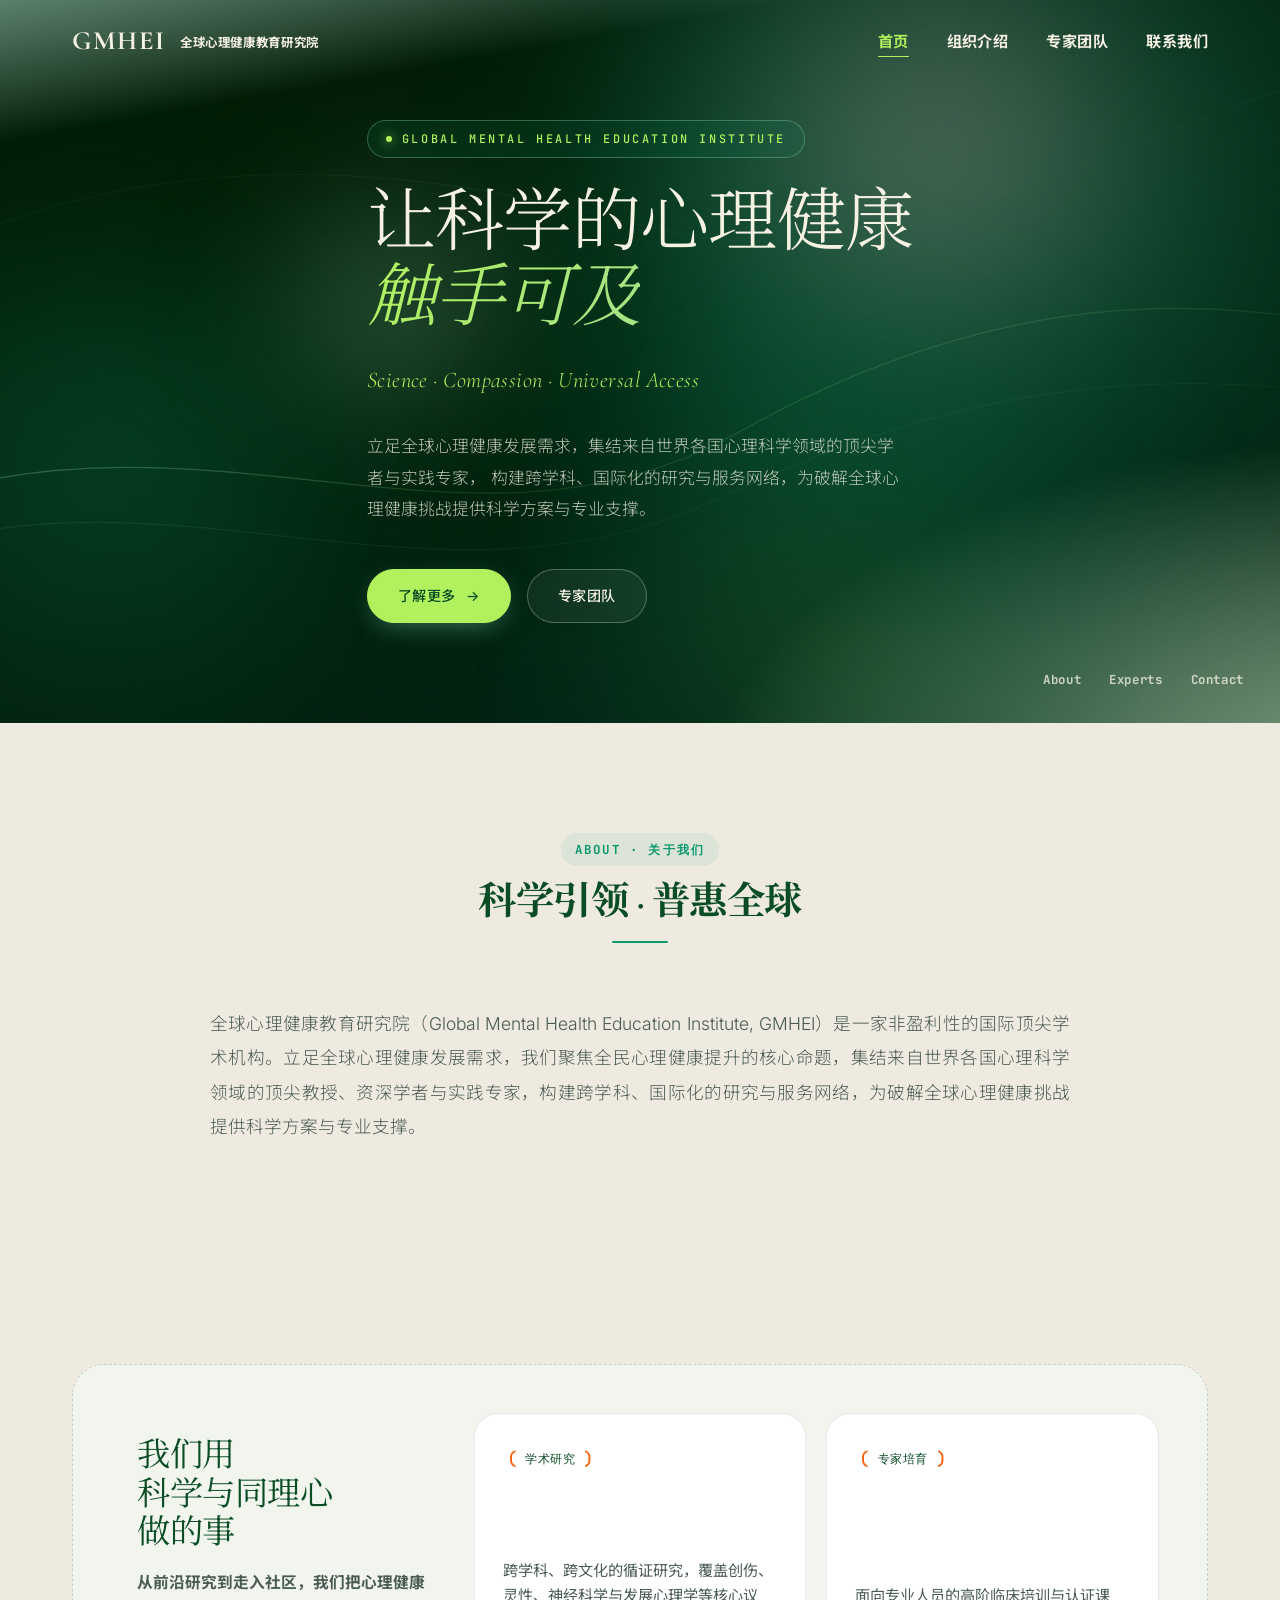
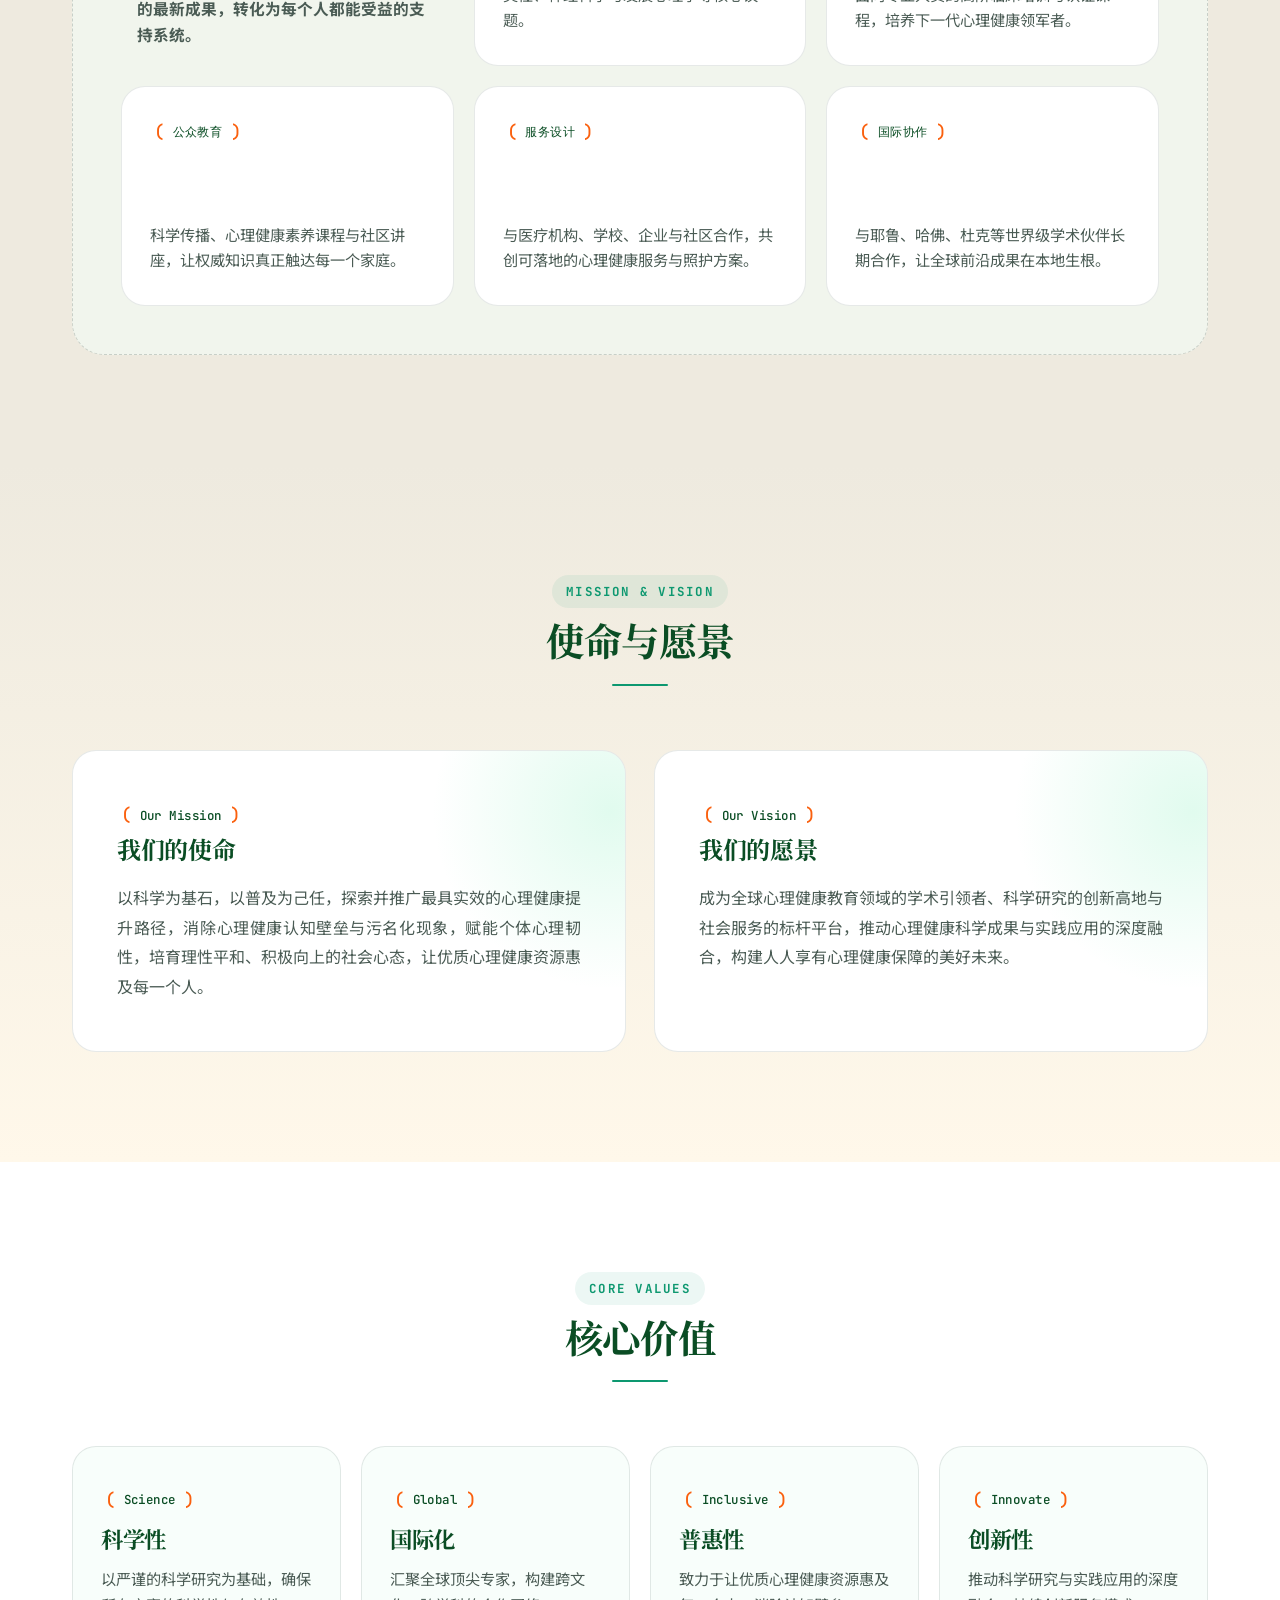
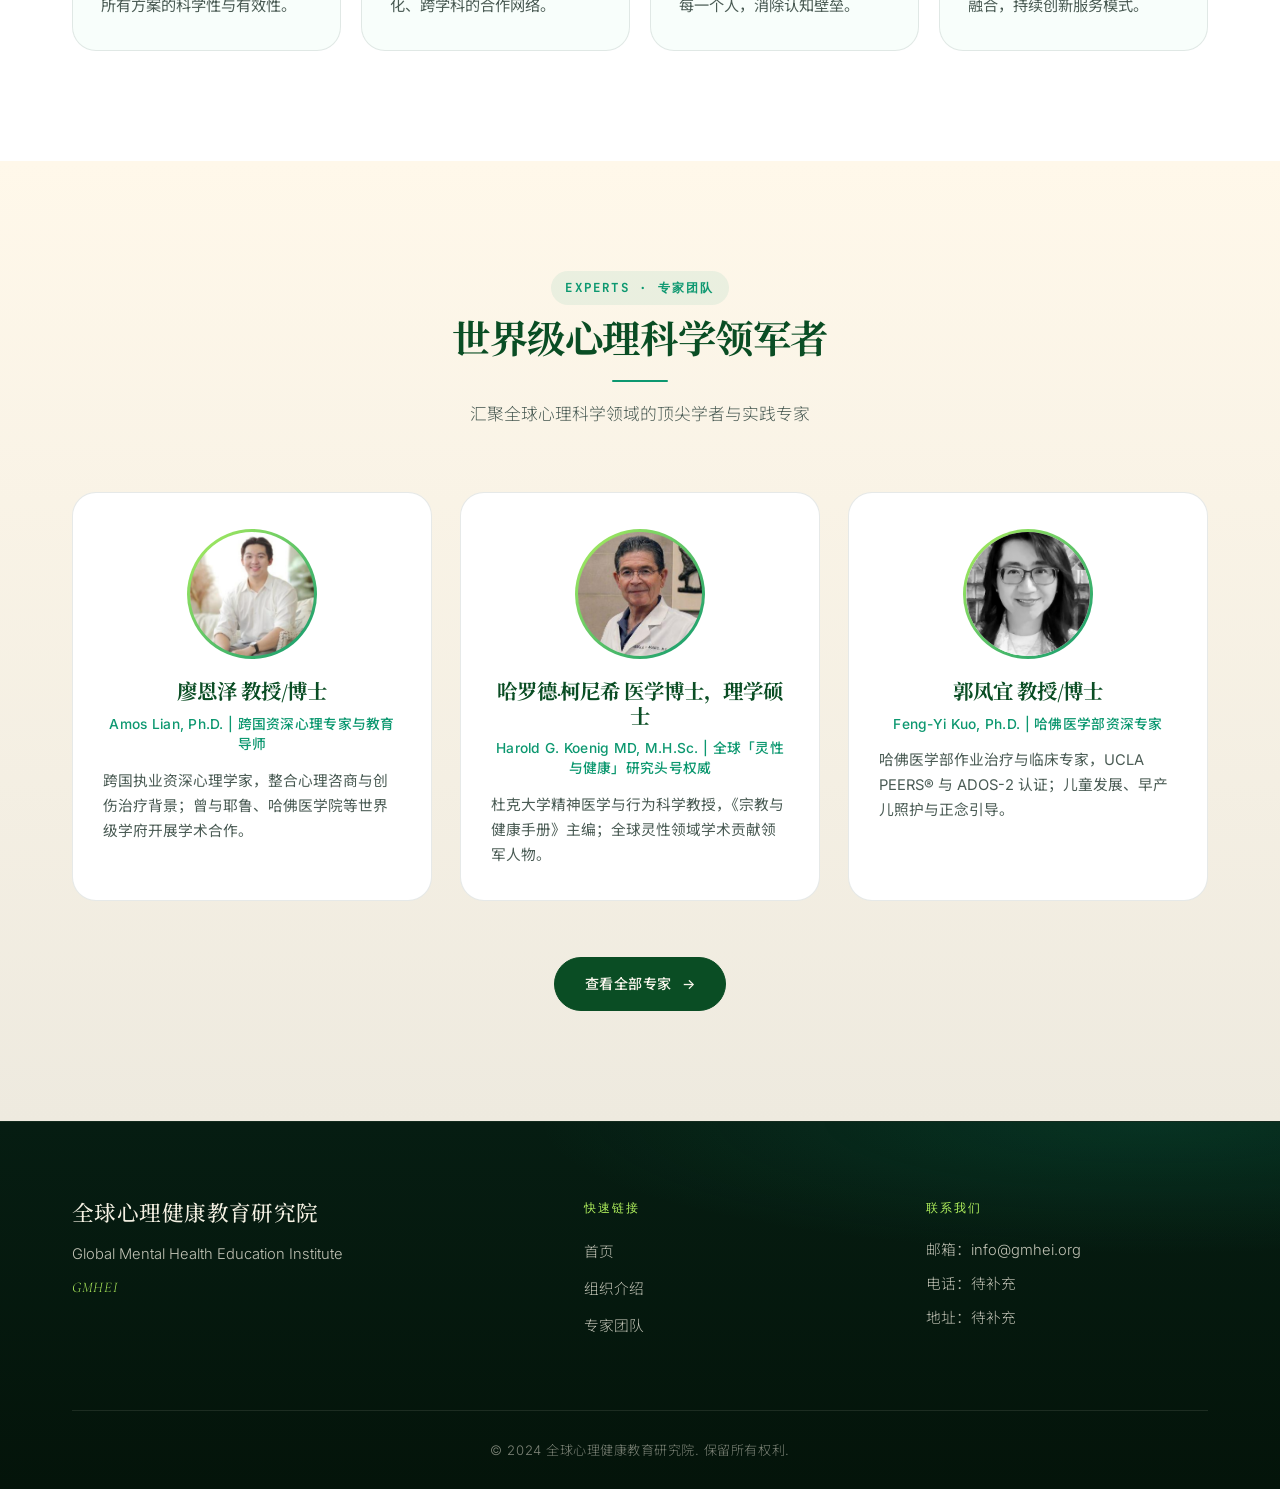
==== index.html @ 2d7efbee "Add files via upload" ====
<!DOCTYPE html>
<html lang="zh-CN">
<head>
    <meta charset="UTF-8">
    <meta name="viewport" content="width=device-width, initial-scale=1.0">
    <title>全球心理健康教育研究院 | GMHEI</title>
    <link rel="stylesheet" href="styles.css">
</head>
<body>
    <!-- ============= HERO ============= -->
    <section class="hero">
        <!-- soft mesh gradient layers -->
        <div class="hero-mesh" aria-hidden="true">
            <span class="blob-3"></span>
            <span class="blob-4"></span>
        </div>

        <!-- organic flowing accent line -->
        <div class="hero-lines" aria-hidden="true">
            <svg viewBox="0 0 1600 900" preserveAspectRatio="xMidYMid slice" xmlns="http://www.w3.org/2000/svg">
                <defs>
                    <linearGradient id="lineGrad" x1="0%" y1="0%" x2="100%" y2="50%">
                        <stop offset="0%"  stop-color="#9bf2c8" stop-opacity="0"/>
                        <stop offset="40%" stop-color="#9bf2c8" stop-opacity="0.55"/>
                        <stop offset="80%" stop-color="#6dd14a" stop-opacity="0.30"/>
                        <stop offset="100%" stop-color="#0d9870" stop-opacity="0"/>
                    </linearGradient>
                    <linearGradient id="lineGrad2" x1="0%" y1="0%" x2="100%" y2="100%">
                        <stop offset="0%"  stop-color="#0d9870" stop-opacity="0"/>
                        <stop offset="50%" stop-color="#9bf2c8" stop-opacity="0.35"/>
                        <stop offset="100%" stop-color="#9bf2c8" stop-opacity="0"/>
                    </linearGradient>
                </defs>
                <!-- big sweeping curve -->
                <path d="M -100 620 C 280 500, 600 720, 920 540 S 1500 360, 1750 420"
                      fill="none" stroke="url(#lineGrad)" stroke-width="1.5" />
                <path d="M -100 680 C 240 580, 560 780, 900 620 S 1480 460, 1750 500"
                      fill="none" stroke="url(#lineGrad)" stroke-width="0.9" opacity="0.6"/>
                <path d="M 1700 80 C 1300 200, 1100 360, 800 280 S 200 180, -100 320"
                      fill="none" stroke="url(#lineGrad2)" stroke-width="1" opacity="0.5"/>
            </svg>
        </div>

        <!-- transparent navbar over hero -->
        <nav class="navbar is-on-hero">
            <div class="container">
                <div class="nav-brand">
                    <h1>GMHEI</h1>
                    <span class="brand-subtitle">全球心理健康教育研究院</span>
                </div>
                <ul class="nav-menu">
                    <li><a href="index.html" class="active">首页</a></li>
                    <li><a href="about.html">组织介绍</a></li>
                    <li><a href="experts.html">专家团队</a></li>
                    <li><a href="#contact">联系我们</a></li>
                </ul>
                <div class="nav-toggle">
                    <span></span><span></span><span></span>
                </div>
            </div>
        </nav>

        <div class="container hero-content">
            <span class="hero-eyebrow">Global Mental Health Education Institute</span>
            <h1 class="hero-title">让科学的心理健康<br><em>触手可及</em></h1>
            <p class="hero-subtitle">Science · Compassion · Universal Access</p>
            <p class="hero-description">
                立足全球心理健康发展需求，集结来自世界各国心理科学领域的顶尖学者与实践专家，
                构建跨学科、国际化的研究与服务网络，为破解全球心理健康挑战提供科学方案与专业支撑。
            </p>
            <div class="hero-actions">
                <a href="about.html" class="btn btn-primary btn-arrow">了解更多</a>
                <a href="experts.html" class="btn btn-ghost">专家团队</a>
            </div>
        </div>

        <div class="hero-footer">
            <a href="about.html">About</a>
            <a href="experts.html">Experts</a>
            <a href="#contact">Contact</a>
        </div>
    </section>

    <!-- ============= 关于我们 ============= -->
    <section class="intro-section">
        <div class="container">
            <div class="section-header">
                <span class="section-tag">About · 关于我们</span>
                <h2>科学引领 · 普惠全球</h2>
                <div class="section-divider"></div>
            </div>
            <div class="intro-content">
                <p class="intro-text">
                    全球心理健康教育研究院（Global Mental Health Education Institute, GMHEI）是一家非盈利性的国际顶尖学术机构。立足全球心理健康发展需求，我们聚焦全民心理健康提升的核心命题，集结来自世界各国心理科学领域的顶尖教授、资深学者与实践专家，构建跨学科、国际化的研究与服务网络，为破解全球心理健康挑战提供科学方案与专业支撑。
                </p>
            </div>
        </div>
    </section>

    <!-- ============= 我们做什么 (参考图风格) ============= -->
    <section class="feature-section">
        <div class="container">
            <div class="feature-frame">
                <div class="feature-grid">
                    <div class="feature-heading">
                        <h2>我们用<br>科学与同理心<br>做的事</h2>
                        <p class="lead">从前沿研究到走入社区，我们把心理健康的最新成果，转化为每个人都能受益的支持系统。</p>
                    </div>

                    <div class="feature-card">
                        <span class="bracket-label">学术研究</span>
                        <p>跨学科、跨文化的循证研究，覆盖创伤、灵性、神经科学与发展心理学等核心议题。</p>
                    </div>

                    <div class="feature-card">
                        <span class="bracket-label">专家培育</span>
                        <p>面向专业人员的高阶临床培训与认证课程，培养下一代心理健康领军者。</p>
                    </div>

                    <div class="feature-card">
                        <span class="bracket-label">公众教育</span>
                        <p>科学传播、心理健康素养课程与社区讲座，让权威知识真正触达每一个家庭。</p>
                    </div>

                    <div class="feature-card">
                        <span class="bracket-label">服务设计</span>
                        <p>与医疗机构、学校、企业与社区合作，共创可落地的心理健康服务与照护方案。</p>
                    </div>

                    <div class="feature-card">
                        <span class="bracket-label">国际协作</span>
                        <p>与耶鲁、哈佛、杜克等世界级学术伙伴长期合作，让全球前沿成果在本地生根。</p>
                    </div>
                </div>
            </div>
        </div>
    </section>

    <!-- ============= 使命与愿景 ============= -->
    <section class="mission-vision">
        <div class="container">
            <div class="section-header">
                <span class="section-tag">Mission &amp; Vision</span>
                <h2>使命与愿景</h2>
                <div class="section-divider"></div>
            </div>
            <div class="mv-grid">
                <div class="mv-card">
                    <span class="bracket-label">Our Mission</span>
                    <h3>我们的使命</h3>
                    <p>以科学为基石，以普及为己任，探索并推广最具实效的心理健康提升路径，消除心理健康认知壁垒与污名化现象，赋能个体心理韧性，培育理性平和、积极向上的社会心态，让优质心理健康资源惠及每一个人。</p>
                </div>
                <div class="mv-card">
                    <span class="bracket-label">Our Vision</span>
                    <h3>我们的愿景</h3>
                    <p>成为全球心理健康教育领域的学术引领者、科学研究的创新高地与社会服务的标杆平台，推动心理健康科学成果与实践应用的深度融合，构建人人享有心理健康保障的美好未来。</p>
                </div>
            </div>
        </div>
    </section>

    <!-- ============= 核心价值 ============= -->
    <section class="values-section">
        <div class="container">
            <div class="section-header">
                <span class="section-tag">Core Values</span>
                <h2>核心价值</h2>
                <div class="section-divider"></div>
            </div>
            <div class="values-grid">
                <div class="value-card">
                    <span class="bracket-label">Science</span>
                    <h4>科学性</h4>
                    <p>以严谨的科学研究为基础，确保所有方案的科学性与有效性。</p>
                </div>
                <div class="value-card">
                    <span class="bracket-label">Global</span>
                    <h4>国际化</h4>
                    <p>汇聚全球顶尖专家，构建跨文化、跨学科的合作网络。</p>
                </div>
                <div class="value-card">
                    <span class="bracket-label">Inclusive</span>
                    <h4>普惠性</h4>
                    <p>致力于让优质心理健康资源惠及每一个人，消除认知壁垒。</p>
                </div>
                <div class="value-card">
                    <span class="bracket-label">Innovate</span>
                    <h4>创新性</h4>
                    <p>推动科学研究与实践应用的深度融合，持续创新服务模式。</p>
                </div>
            </div>
        </div>
    </section>

    <!-- ============= 专家团队预览 ============= -->
    <section class="experts-preview">
        <div class="container">
            <div class="section-header">
                <span class="section-tag">Experts · 专家团队</span>
                <h2>世界级心理科学领军者</h2>
                <div class="section-divider"></div>
                <p class="section-subtitle">汇聚全球心理科学领域的顶尖学者与实践专家</p>
            </div>
            <div class="experts-grid">
                <div class="expert-card">
                    <div class="expert-avatar">
                        <img src="images/1.jpg" alt="廖恩泽博士" width="120" height="120" loading="lazy" decoding="async">
                    </div>
                    <h4>廖恩泽 教授/博士</h4>
                    <p class="expert-title">Amos Lian, Ph.D. | 跨国资深心理专家与教育导师</p>
                    <p class="expert-bio">跨国执业资深心理学家，整合心理咨商与创伤治疗背景；曾与耶鲁、哈佛医学院等世界级学府开展学术合作。</p>
                </div>
                <div class="expert-card">
                    <div class="expert-avatar">
                        <img src="images/2.jpg" alt="哈罗德·柯尼希医学博士" width="120" height="120" loading="lazy" decoding="async">
                    </div>
                    <h4>哈罗德·柯尼希 医学博士，理学硕士</h4>
                    <p class="expert-title">Harold G. Koenig MD, M.H.Sc. | 全球「灵性与健康」研究头号权威</p>
                    <p class="expert-bio">杜克大学精神医学与行为科学教授，《宗教与健康手册》主编；全球灵性领域学术贡献领军人物。</p>
                </div>
                <div class="expert-card">
                    <div class="expert-avatar">
                        <img src="images/4.jpg" alt="郭凤宜教授" width="120" height="120" loading="lazy" decoding="async">
                    </div>
                    <h4>郭凤宜 教授/博士</h4>
                    <p class="expert-title">Feng-Yi Kuo, Ph.D. | 哈佛医学部资深专家</p>
                    <p class="expert-bio">哈佛医学部作业治疗与临床专家，UCLA PEERS® 与 ADOS-2 认证；儿童发展、早产儿照护与正念引导。</p>
                </div>
            </div>
            <div class="text-center">
                <a href="experts.html" class="btn btn-secondary btn-arrow">查看全部专家</a>
            </div>
        </div>
    </section>

    <!-- ============= 页脚 ============= -->
    <footer class="footer" id="contact">
        <div class="container">
            <div class="footer-content">
                <div class="footer-section">
                    <h3>全球心理健康教育研究院</h3>
                    <p>Global Mental Health Education Institute</p>
                    <p class="footer-subtitle">GMHEI</p>
                </div>
                <div class="footer-section">
                    <h4>快速链接</h4>
                    <ul>
                        <li><a href="index.html">首页</a></li>
                        <li><a href="about.html">组织介绍</a></li>
                        <li><a href="experts.html">专家团队</a></li>
                    </ul>
                </div>
                <div class="footer-section">
                    <h4>联系我们</h4>
                    <p>邮箱：info@gmhei.org</p>
                    <p>电话：待补充</p>
                    <p>地址：待补充</p>
                </div>
            </div>
            <div class="footer-bottom">
                <p>&copy; 2024 全球心理健康教育研究院. 保留所有权利.</p>
            </div>
        </div>
    </footer>

    <script src="script.js"></script>
</body>
</html>
---- styles.css ----
/* ==========================================================================
   GMHEI · Global Mental Health Education Institute
   Organic emerald palette · soft mesh gradients · rounded cards
   ========================================================================== */

@import url('https://fonts.googleapis.com/css2?family=Cormorant+Garamond:wght@300;400;500;600;700&family=Inter:wght@200;300;400;500;600;700&family=JetBrains+Mono:wght@400;500&family=Noto+Serif+SC:wght@300;400;500;600;700&family=Noto+Sans+SC:wght@200;300;400;500;600;700&display=swap');

/* ---------- Design tokens ---------- */
:root {
    /* Greens — pulled from the saved palette
       deep forest → emerald → mint → bright lime */
    --green-deep:        #0a4d24;   /* dark forest */
    --green-forest:      #0d6638;
    --green-emerald:     #0d9870;   /* signature teal-emerald */
    --green-emerald-2:   #14b388;
    --green-mint:        #b1f15d;   /* soft mint */
    --green-mint-soft:   #c8f7dd;
    --green-lime:        #6aee3b;   /* bright lime */
    --green-lime-soft:   #a5e389;

    /* Warm neutrals */
    --cream:             #fcf9f5;
    --cream-light:       #faf6ed;
    --cream-warm:        #f0e8d8;
    --cream-pink:        #f5ede5;
    --white:             #ffffff;

    /* Text */
    --text:              #112620;
    --text-muted:        #4a5b54;
    --text-light:        #748079;
    --text-on-dark:      #f5f1e3;
    --text-on-dark-muted: rgba(245, 241, 227, 0.78);

    /* Accents (bracket label color from reference) */
    --bracket:           #fa600e;     /* warm coral, only for bracket marks */

    /* Borders */
    --border:            rgba(17, 38, 32, 0.10);
    --border-strong:     rgba(17, 38, 32, 0.16);
    --border-on-dark:    rgba(245, 241, 227, 0.18);

    /* Backgrounds */
    --bg-page:           #eeeadf;
    --bg-soft:           #fff8ea;
    --bg-card:           #ffffff;

    /* Type */
    --font-serif:        'Cormorant Garamond', 'Noto Serif SC', 'Songti SC', 'STSong', Georgia, serif;
    --font-sans:         'Inter', 'Noto Sans SC', -apple-system, BlinkMacSystemFont, 'Helvetica Neue', sans-serif;
    --font-mono:         'JetBrains Mono', ui-monospace, SFMono-Regular, Menlo, monospace;

    /* Layout */
    --container-width:   1200px;
    --radius-sm:         8px;
    --radius-md:         16px;
    --radius-lg:         24px;
    --radius-xl:         32px;
    --radius-pill:       999px;

    /* Motion */
    --ease:              cubic-bezier(0.4, 0, 0.2, 1);
    --ease-out:          cubic-bezier(0.22, 1, 0.36, 1);
}

/* ---------- Reset ---------- */
*, *::before, *::after { box-sizing: border-box; margin: 0; padding: 0; }
html { scroll-behavior: smooth; -webkit-text-size-adjust: 100%; }

body {
    font-family: var(--font-sans);
    font-size: 16px;
    font-weight: 700;
    line-height: 1.7;
    color: var(--text);
    background-color: var(--bg-page);
    -webkit-font-smoothing: antialiased;
    -moz-osx-font-smoothing: grayscale;
    overflow-x: hidden;
}

img { max-width: 100%; height: auto; display: block; }
a { color: var(--green-forest); text-decoration: none; transition: color 0.2s var(--ease); }
a:hover { color: var(--green-emerald); }
ul { list-style: none; }

.container {
    max-width: var(--container-width);
    margin: 0 auto;
    padding: 0 32px;
}
.text-center { text-align: center; }

/* ---------- Typography ---------- */
h1, h2, h3, h4, h5, h6 {
    font-family: var(--font-serif);
    font-weight: 700;
    line-height: 1.18;
    letter-spacing: -0.012em;
    color: var(--green-deep);
}

h1 { font-size: clamp(2.4rem, 4.4vw, 3.6rem); font-weight: 700; }
h2 { font-size: clamp(1.9rem, 3vw, 2.6rem); }
h3 { font-size: 1.5rem; }
h4 { font-size: 1.2rem; }
h5 { font-size: 1.05rem; }

p { margin-bottom: 1em; }
p:last-child { margin-bottom: 0; }

/* ==========================================================================
   Navigation
   ========================================================================== */
.navbar {
    background: rgba(255, 255, 255, 0.999);
    height: 75px;
    position: sticky;
    top: 0;
    z-index: 100;
    backdrop-filter: saturate(180%) blur(14px);
    -webkit-backdrop-filter: saturate(180%) blur(14px);
}

.navbar.is-on-hero {
    background: transparent;
    border-bottom: none;
    backdrop-filter: none;
    position: absolute;
    left: 0; right: 0; top: 0;
}

.navbar.is-on-hero .nav-brand h1,
.navbar.is-on-hero .brand-subtitle,
.navbar.is-on-hero .nav-menu a { color: var(--text-on-dark); }
.navbar.is-on-hero .nav-menu a.active { color: var(--green-mint); }
.navbar.is-on-hero .nav-menu a::after { background: var(--green-mint); }
.navbar.is-on-hero .nav-toggle span { background: var(--text-on-dark); }

.navbar .container {
    display: flex;
    align-items: center;
    justify-content: space-between;
    min-height: 84px;
    padding-top: 14px;
    padding-bottom: 14px;
}

.nav-brand {
    display: flex;
    align-items: center;
    gap: 14px;
    line-height: 1.2;
}
.brand-logo-link {
    display: inline-flex;
    align-items: center;
}
.brand-logo {
    width: 56px;
    height: auto;
    object-fit: contain;
    display: block;
    border-radius: 8px;
}
.brand-copy {
    display: flex;
    flex-direction: column;
}
.nav-brand h1 {
    font-family: var(--font-serif);
    font-size: 1.65rem;
    font-weight: 700;
    letter-spacing: 0.06em;
    color: var(--green-deep);
    margin: 0;
}
.brand-subtitle {
    font-size: 0.78rem;
    color: var(--text-muted);
    font-weight: 700;
    letter-spacing: 0.05em;
    margin-top: 2px;
}

.nav-menu { display: flex; gap: 38px; }
.nav-menu a {
    position: relative;
    font-size: 0.95rem;
    font-weight: 700;
    color: var(--text);
    letter-spacing: 0.03em;
    padding: 6px 0;
}
.nav-menu a::after {
    content: '';
    position: absolute;
    left: 0; bottom: 0;
    width: 100%;
    height: 1.5px;
    background: var(--green-emerald);
    border-radius: 2px;
    transform: scaleX(0);
    transform-origin: left;
    transition: transform 0.28s var(--ease-out);
}
.nav-menu a:hover::after,
.nav-menu a.active::after { transform: scaleX(1); }
.nav-menu a.active { color: var(--green-emerald); }

.nav-toggle {
    display: none;
    flex-direction: column;
    gap: 5px;
    cursor: pointer;
    padding: 6px;
}
.nav-toggle span {
    width: 24px;
    height: 1.5px;
    background: var(--green-deep);
    transition: all 0.3s var(--ease);
}

/* ==========================================================================
   HERO — soft organic mesh gradient
   ========================================================================== */
.hero {
    position: relative;
    min-height: 50vh;
    display: flex;
    align-items: center;
    overflow: hidden;
    color: var(--text-on-dark);
    /* deep forest base */
    background:
        radial-gradient(100% 90% at 110% 110%, #f1fae7 0%, #ccf7ca 11%,transparent 55%),
        linear-gradient(170deg, #41927097 0%, #021e03 15%, #012614 100%);
}

/* Multiple soft glowing blobs — pure CSS, no rigid edges */
.hero-mesh {
    position: absolute;
    inset: 0;
    pointer-events: none;
    z-index: 1;
    overflow: hidden;
}
.hero-mesh::before,
.hero-mesh::after,
.hero-mesh > span {
    content: '';
    position: absolute;
    border-radius: 50%;
    filter: blur(90px);
    will-change: transform;
}

/* big mint glow, top right */
.hero-mesh::before {
    width: 70vw;
    height: 70vw;
    top: -18vw;
    right: -16vw;
    background: radial-gradient(circle at 40% 40%,
        rgba(255, 255, 249, 0.55) 0%,
        rgba(20, 179, 136, 0.35) 32%,
        rgba(13, 152, 112, 0.12) 60%,
        transparent 75%);
    animation: drift1 22s ease-in-out infinite alternate;
}

/* lime accent glow, lower right */
.hero-mesh::after {
    width: 55vw;
    height: 55vw;
    bottom: -22vw;
    right: 8vw;
    background: radial-gradient(circle at 50% 50%,
        rgba(109, 209, 74, 0.34) 0%,
        rgba(20, 179, 136, 0.18) 35%,
        transparent 70%);
    animation: drift2 28s ease-in-out infinite alternate;
}

/* deep emerald wash, left side */
.hero-mesh > .blob-3 {
    display: block;
    width: 50vw;
    height: 50vw;
    top: 30%;
    left: -22vw;
    background: radial-gradient(circle at 60% 40%,
        rgba(13, 152, 112, 0.40) 0%,
        rgba(13, 102, 56, 0.18) 40%,
        transparent 72%);
    animation: drift3 26s ease-in-out infinite alternate;
}

/* tiny bright spark near hero text */
.hero-mesh > .blob-4 {
    display: block;
    width: 26vw;
    height: 26vw;
    top: 18%;
    left: 18%;
    background: radial-gradient(circle at 50% 50%,
        rgba(200, 247, 221, 0.30) 0%,
        rgba(155, 242, 200, 0.12) 40%,
        transparent 72%);
    filter: blur(60px);
    animation: drift4 18s ease-in-out infinite alternate;
}

@keyframes drift1 {
    0%   { transform: translate(0, 0) scale(1); }
    100% { transform: translate(-4vw, 3vw) scale(1.06); }
}
@keyframes drift2 {
    0%   { transform: translate(0, 0) scale(1); }
    100% { transform: translate(3vw, -3vw) scale(1.08); }
}
@keyframes drift3 {
    0%   { transform: translate(0, 0) scale(1); }
    100% { transform: translate(4vw, -2vw) scale(1.05); }
}
@keyframes drift4 {
    0%   { transform: translate(0, 0) scale(1); opacity: 0.85; }
    100% { transform: translate(2vw, -2vw) scale(1.1); opacity: 1; }
}

/* organic flowing line decoration */
.hero-lines {
    position: absolute;
    inset: 0;
    z-index: 2;
    pointer-events: none;
    opacity: 0.55;
}
.hero-lines svg { width: 100%; height: 100%; display: block; }

/* subtle vignette for legibility */
.hero::after {
    content: '';
    position: absolute;
    inset: 0;
    background:
        radial-gradient(ellipse at 30% 50%, rgba(6, 24, 14, 0) 0%, rgba(6, 24, 14, 0.45) 100%);
    pointer-events: none;
    z-index: 3;
}

.hero-content {
    position: relative;
    z-index: 4;
    max-width: 680px;
    padding: 120px 32px 100px;
}

.hero-eyebrow {
    display: inline-flex;
    align-items: center;
    gap: 10px;
    font-family: var(--font-mono);
    font-size: 0.74rem;
    font-weight: 500;
    letter-spacing: 0.22em;
    text-transform: uppercase;
    color: var(--green-mint);
    margin-bottom: 28px;
    padding: 8px 18px;
    border: 1px solid rgba(155, 242, 200, 0.30);
    border-radius: var(--radius-pill);
    background: rgba(13, 152, 112, 0.10);
    backdrop-filter: blur(6px);
}
.hero-eyebrow::before {
    content: '';
    width: 6px; height: 6px;
    background: var(--green-mint);
    border-radius: 50%;
    box-shadow: 0 0 12px var(--green-mint);
}

.hero-title {
    font-family: var(--font-serif);
    font-size: clamp(2.6rem, 5.4vw, 4.6rem);
    font-weight: 300;
    color: var(--text-on-dark);
    line-height: 1.08;
    letter-spacing: -0.01em;
    margin-bottom: 26px;
}
.hero-title em {
    font-style: italic;
    background: linear-gradient(120deg, var(--green-mint) 0%, var(--green-lime-soft) 100%);
    -webkit-background-clip: text;
    background-clip: text;
    color: transparent;
}

.hero-subtitle {
    font-family: var(--font-serif);
    font-style: italic;
    font-weight: 300;
    font-size: 1.4rem;
    color: var(--green-mint);
    margin-bottom: 32px;
    letter-spacing: 0.02em;
}

.hero-description {
    font-size: 1.05rem;
    line-height: 1.85;
    font-weight: 300;
    color: var(--text-on-dark-muted);
    margin-bottom: 44px;
    max-width: 540px;
}

.hero-actions {
    display: flex;
    gap: 16px;
    flex-wrap: wrap;
    align-items: center;
}

.hero-footer {
    position: absolute;
    bottom: 32px;
    right: 36px;
    z-index: 4;
    display: flex;
    gap: 28px;
    font-family: var(--font-mono);
    font-size: 0.78rem;
    letter-spacing: 0.05em;
}
.hero-footer a { color: var(--text-on-dark-muted); transition: color 0.2s var(--ease); }
.hero-footer a:hover { color: var(--green-mint); }

/* ==========================================================================
   Buttons
   ========================================================================== */
.btn {
    display: inline-flex;
    align-items: center;
    gap: 10px;
    padding: 14px 30px;
    font-family: var(--font-sans);
    font-size: 0.88rem;
    font-weight: 500;
    letter-spacing: 0.04em;
    border: 1px solid transparent;
    border-radius: var(--radius-pill);
    cursor: pointer;
    transition: all 0.28s var(--ease-out);
    white-space: nowrap;
}

.btn-primary {
    background: var(--green-mint);
    color: var(--green-deep);
    border-color: var(--green-mint);
    box-shadow: 0 8px 28px -10px rgba(155, 242, 200, 0.5);
}
.btn-primary:hover {
    background: var(--green-mint-soft);
    border-color: var(--green-mint-soft);
    transform: translateY(-1px);
    box-shadow: 0 12px 36px -8px rgba(155, 242, 200, 0.6);
}

.btn-secondary {
    background: var(--green-deep);
    color: var(--cream-light);
    border-color: var(--green-deep);
}
.btn-secondary:hover {
    background: var(--green-forest);
    border-color: var(--green-forest);
    transform: translateY(-1px);
}

.btn-ghost {
    background: rgba(255,255,255, 0.06);
    color: var(--text-on-dark);
    border-color: rgba(245, 241, 227, 0.30);
    backdrop-filter: blur(6px);
}
.btn-ghost:hover {
    background: rgba(155, 242, 200, 0.12);
    border-color: var(--green-mint);
    color: var(--green-mint);
}

.btn-arrow::after {
    content: '→';
    display: inline-block;
    transition: transform 0.25s var(--ease);
}
.btn-arrow:hover::after { transform: translateX(4px); }

/* ==========================================================================
   Section header
   ========================================================================== */
.section-header { text-align: center; margin-bottom: 64px; }
.section-tag {
    display: inline-block;
    font-family: var(--font-mono);
    font-size: 0.78rem;
    color: var(--green-emerald);
    letter-spacing: 0.18em;
    text-transform: uppercase;
    margin-bottom: 14px;
    padding: 6px 14px;
    background: rgba(13, 152, 112, 0.08);
    border-radius: var(--radius-pill);
}
.section-header h2 { margin-bottom: 16px; }
.section-divider {
    width: 56px;
    height: 2px;
    background: var(--green-emerald);
    margin: 0 auto 18px;
    border-radius: 2px;
}
.section-subtitle {
    color: var(--text-muted);
    font-size: 1.05rem;
    max-width: 640px;
    margin: 0 auto;
    font-weight: 300;
}

/* ==========================================================================
   Intro
   ========================================================================== */
.intro-section,
.content-section {
    padding: 110px 0;
    background: var(--bg-page);
    position: relative;
}

.intro-content {
    max-width: 860px;
    margin: 0 auto;
    text-align: center;
}
.intro-content h2 { margin-bottom: 32px; text-align: center; }
.intro-text,
.intro-content p {
    font-size: 1.1rem;
    line-height: 1.95;
    font-weight: 300;
    color: var(--text-muted);
    text-align: justify;
    text-justify: inter-ideograph;
}

/* ==========================================================================
   "What we do" — bracket-label rounded card grid (reference style)
   ========================================================================== */
.feature-section {
    padding: 110px 0;
    background: var(--bg-page);
}

.feature-frame {
    background: rgba(243, 253, 248, 0.563);
    border: 1.5px dashed rgba(17, 38, 32, 0.18);
    border-radius: var(--radius-xl);
    padding: 48px;
    position: relative;
}

.feature-grid {
    display: grid;
    grid-template-columns: repeat(3, 1fr);
    gap: 20px;
    align-items: stretch;
}

/* heading takes the first cell */
.feature-heading {
    grid-column: 1;
    padding: 24px 16px 16px;
    display: flex;
    flex-direction: column;
    justify-content: space-between;
}
.feature-heading h2 {
    font-family: var(--font-serif);
    font-weight: 400;
    font-size: clamp(2rem, 2.6vw, 2.6rem);
    line-height: 1.15;
    color: var(--green-deep);
    margin: 0;
}
.feature-heading .lead {
    margin-top: 18px;
    font-size: 0.98rem;
    color: var(--text-muted);
    line-height: 1.7;
    max-width: 320px;
}

.feature-card {
    background: var(--bg-card);
    border: 1px solid var(--border);
    border-radius: var(--radius-lg);
    padding: 28px 28px 32px;
    min-height: 220px;
    display: flex;
    flex-direction: column;
    gap: 14px;
    transition: transform 0.35s var(--ease-out),
                box-shadow 0.35s var(--ease-out),
                border-color 0.35s var(--ease-out);
}
.feature-card:hover {
    transform: translateY(-4px);
    border-color: rgba(13, 152, 112, 0.30);
    box-shadow: 0 30px 60px -34px rgba(13, 77, 36, 0.35);
}

/* the iconic "[ Label ]" tag */
.bracket-label {
    align-self: flex-start;
    display: inline-flex;
    align-items: center;
    gap: 8px;
    font-family: var(--font-mono);
    font-size: 0.78rem;
    font-weight: 500;
    color: var(--green-deep);
    letter-spacing: 0.04em;
    padding: 6px 4px;
}
.bracket-label::before { content: '('; color: var(--bracket); font-size: 1.4em; line-height: 1; }
.bracket-label::after  { content: ')'; color: var(--bracket); font-size: 1.4em; line-height: 1; }

.feature-card p {
    margin-top: auto;
    font-size: 0.95rem;
    line-height: 1.65;
    color: var(--text-muted);
    font-weight: 400;
}

/* ==========================================================================
   Mission & Vision — rounded cards
   ========================================================================== */
.mission-vision {
    padding: 110px 0;
    background: linear-gradient(180deg, var(--bg-page) 0%, var(--bg-soft) 100%);
}

.mv-grid {
    display: grid;
    grid-template-columns: repeat(auto-fit, minmax(360px, 1fr));
    gap: 28px;
}

.mv-card {
    background: var(--bg-card);
    padding: 48px 44px;
    border: 1px solid var(--border);
    border-radius: var(--radius-lg);
    text-align: left;
    transition: transform 0.35s var(--ease-out), box-shadow 0.35s var(--ease-out);
    position: relative;
    overflow: hidden;
}
.mv-card::before {
    content: '';
    position: absolute;
    top: -40%; right: -30%;
    width: 360px; height: 360px;
    border-radius: 50%;
    background: radial-gradient(circle,
        rgba(155, 242, 200, 0.30) 0%,
        rgba(155, 242, 200, 0) 70%);
    pointer-events: none;
    transition: transform 0.6s var(--ease-out);
}
.mv-card:hover {
    transform: translateY(-4px);
    box-shadow: 0 24px 50px -28px rgba(13, 77, 36, 0.3);
}
.mv-card:hover::before { transform: scale(1.15) translate(-10px, 10px); }

.mv-card .bracket-label { margin-bottom: 6px; }
.mv-card h2, .mv-card h3 { margin-bottom: 18px; position: relative; z-index: 1; }
.mv-card p {
    color: var(--text-muted);
    line-height: 1.85;
    font-weight: 400;
    text-align: justify;
    position: relative; z-index: 1;
}

/* ==========================================================================
   Values — rounded card cluster
   ========================================================================== */
.values-section {
    padding: 110px 0;
    background: rgb(255, 255, 255);
}

.values-grid {
    display: grid;
    grid-template-columns: repeat(4, 1fr);
    gap: 20px;
}

.value-card {
    background: rgba(243, 253, 248, 0.563);
    padding: 36px 28px 32px;
    text-align: left;
    border: 1px solid var(--border);
    border-radius: var(--radius-lg);
    transition: all 0.32s var(--ease-out);
    position: relative;
    overflow: hidden;
    min-height: 180px;
    display: flex;
    flex-direction: column;
    gap: 12px;
}
.value-card::after {
    content: '';
    position: absolute;
    inset: 0;
    border-radius: inherit;
    border: 1.5px solid var(--green-emerald);
    opacity: 0;
    transition: opacity 0.3s var(--ease);
    pointer-events: none;
}
.value-card:hover {
    transform: translateY(-3px);
    box-shadow: 0 24px 50px -28px rgba(13, 77, 36, 0.3);
}
.value-card:hover::after { opacity: 1; }

.value-card h4 {
    font-family: var(--font-serif);
    font-size: 1.4rem;
    color: var(--green-deep);
    margin: 0;
}
.value-card p {
    color: var(--text-muted);
    font-size: 0.95rem;
    line-height: 1.7;
    font-weight: 400;
    margin: 0;
}

/* ==========================================================================
   Experts — preview cards (homepage)
   ========================================================================== */
.experts-preview {
    padding: 110px 0;
    background: linear-gradient(180deg, var(--bg-soft) 0%, var(--bg-page) 100%);
}

.experts-grid {
    display: grid;
    grid-template-columns: repeat(auto-fit, minmax(300px, 1fr));
    gap: 28px;
    margin-bottom: 56px;
}

.expert-card {
    background: var(--bg-card);
    padding: 36px 30px 32px;
    text-align: center;
    border: 1px solid var(--border);
    border-radius: var(--radius-lg);
    transition: all 0.35s var(--ease-out);
    display: flex;
    flex-direction: column;
    align-items: center;
}
.expert-card:hover {
    transform: translateY(-4px);
    box-shadow: 0 24px 50px -28px rgba(13, 77, 36, 0.32);
    border-color: rgba(13, 152, 112, 0.30);
}

.expert-avatar {
    width: 130px;
    height: 130px;
    margin: 0 auto 22px;
    border-radius: 50%;
    overflow: hidden;
    background: linear-gradient(135deg, var(--green-mint) 0%, var(--green-emerald) 100%);
    padding: 3px;
}
.expert-avatar img {
    width: 100%;
    height: 100%;
    object-fit: cover;
    border-radius: 50%;
    background: var(--bg-card);
}

.expert-card h4 {
    font-family: var(--font-serif);
    font-size: 1.28rem;
    margin-bottom: 8px;
    color: var(--green-deep);
}

.expert-title {
    font-size: 0.86rem;
    color: var(--green-emerald);
    margin-bottom: 14px;
    font-weight: 500;
    letter-spacing: 0.02em;
    line-height: 1.5;
}

.expert-bio {
    font-size: 0.92rem;
    color: var(--text-muted);
    line-height: 1.7;
    font-weight: 400;
    text-align: left;
}

/* ==========================================================================
   Inner page heros (about / experts)
   ========================================================================== */
.experts-hero,
.about-hero {
    position: relative;
    overflow: hidden;
    color: var(--text-on-dark);
    padding: 140px 0 110px;
    text-align: center;
    background:
        radial-gradient(60% 60% at 80% 30%,
            rgba(155, 242, 200, 0.22) 0%,
            transparent 60%),
        radial-gradient(50% 50% at 20% 80%,
            rgba(13, 152, 112, 0.30) 0%,
            transparent 60%),
        linear-gradient(160deg, #062818 0%, #0a3520 50%, #061d12 100%);
}

.experts-hero::before,
.about-hero::before {
    content: '';
    position: absolute;
    width: 80vw;
    height: 80vw;
    top: -40%;
    right: -25%;
    background: radial-gradient(circle,
        rgba(155, 242, 200, 0.18) 0%,
        rgba(13, 152, 112, 0.08) 35%,
        transparent 70%);
    filter: blur(80px);
    border-radius: 50%;
    pointer-events: none;
}

.experts-hero h1, .about-hero h1 {
    color: var(--text-on-dark);
    font-weight: 300;
    margin-bottom: 16px;
    position: relative;
    z-index: 2;
}
.experts-hero p, .about-hero p {
    color: var(--green-mint);
    font-size: 1.1rem;
    font-family: var(--font-serif);
    font-style: italic;
    font-weight: 300;
    letter-spacing: 0.02em;
    position: relative;
    z-index: 2;
}

.experts-section { padding: 100px 0; }

.experts-list {
    display: flex;
    flex-direction: column;
    gap: 40px;
    max-width: 980px;
    margin: 0 auto;
}

.expert-detail-card {
    background: var(--bg-card);
    border: 1px solid var(--border);
    border-radius: var(--radius-xl);
    overflow: hidden;
    transition: box-shadow 0.35s var(--ease-out), transform 0.35s var(--ease-out);
}
.expert-detail-card:hover {
    box-shadow: 0 30px 60px -32px rgba(13, 77, 36, 0.32);
    transform: translateY(-2px);
}

.expert-header {
    background:#ffffff;
        /* radial-gradient(60% 100% at 80% 30%,
            rgba(155, 242, 200, 0.30) 0%, transparent 80%),
        linear-gradient(135deg, var(--cream-warm) 0%, var(--bg-soft) 100%);  */
    padding: 56px 48px 40px;
    text-align: center;
    position: relative;
}

.expert-header .expert-avatar {
    width: 150px;
    height: 150px;
    margin-bottom: 22px;
    background: linear-gradient(135deg, var(--green-mint) 0%, var(--green-emerald) 100%);
    padding: 4px;
}
.expert-header h3 { font-size: 1.7rem; margin-bottom: 10px; }
.expert-header .expert-title {
    font-family: var(--font-serif);
    font-style: italic;
    font-size: 1rem;
    color: var(--text-muted);
    margin-bottom: 0;
    line-height: 1.6;
    letter-spacing: 0;
    font-weight: 400;
}

.expert-body { padding: 44px 48px 48px; }

.expert-body h4 {
    font-family: var(--font-serif);
    font-size: 1.4rem;
    color: var(--green-deep);
    padding-bottom: 12px;
    margin-bottom: 24px;
    display: inline-block;
    position: relative;
}
.expert-body h4::after {
    content: '';
    position: absolute;
    bottom: 0; left: 0;
    width: 36px; height: 2px;
    background: var(--green-emerald);
    border-radius: 2px;
}

.expert-body p {
    font-size: 1rem;
    line-height: 1.95;
    font-weight: 300;
    color: var(--text-muted);
    margin-bottom: 18px;
    text-align: justify;
    text-justify: inter-ideograph;
}

.expert-specialties {
    margin-top: 32px;
    padding-top: 30px;
    border-top: 1px dashed var(--border-strong);
}
.expert-specialties h5 {
    font-family: var(--font-serif);
    font-size: 1.05rem;
    color: var(--green-deep);
    margin-bottom: 16px;
    letter-spacing: 0.02em;
}

.specialty-tags {
    display: flex;
    flex-wrap: wrap;
    gap: 10px;
}

.specialty-tag {
    display: inline-block;
    padding: 8px 18px;
    background: rgba(13, 152, 112, 0.08);
    border: 1px solid rgba(13, 152, 112, 0.22);
    color: var(--green-deep);
    font-size: 0.86rem;
    font-weight: 500;
    letter-spacing: 0.01em;
    border-radius: var(--radius-pill);
    transition: all 0.22s var(--ease);
}
.specialty-tag:hover {
    background: var(--green-emerald);
    color: var(--cream-light);
    border-color: var(--green-emerald);
}

/* ==========================================================================
   Footer
   ========================================================================== */
.footer {
    background:
        radial-gradient(80% 60% at 90% 0%,
            rgba(13, 152, 112, 0.18) 0%, transparent 60%),
        linear-gradient(180deg, #061d12 0%, #04140a 100%);
    color: var(--text-on-dark-muted);
    padding: 80px 0 0;
    margin-top: 0;
    border-top: 1px solid rgba(155, 242, 200, 0.10);
}

.footer-content {
    display: grid;
    grid-template-columns: 1.6fr 1fr 1fr;
    gap: 60px;
    padding-bottom: 60px;
}

.footer-section h3 {
    font-family: var(--font-serif);
    font-size: 1.35rem;
    color: var(--text-on-dark);
    font-weight: 500;
    margin-bottom: 14px;
    letter-spacing: 0.02em;
}
.footer-section h4 {
    font-family: var(--font-mono);
    font-size: 0.74rem;
    color: var(--green-mint);
    text-transform: uppercase;
    letter-spacing: 0.18em;
    font-weight: 500;
    margin-bottom: 22px;
}
.footer-section p {
    font-size: 0.92rem;
    line-height: 1.75;
    color: var(--text-on-dark-muted);
    font-weight: 300;
    margin-bottom: 8px;
}
.footer-subtitle {
    font-family: var(--font-serif);
    font-style: italic;
    color: var(--green-mint) !important;
    letter-spacing: 0.05em;
}
.footer-section ul li { margin-bottom: 10px; }
.footer-section ul a {
    color: var(--text-on-dark-muted);
    font-size: 0.92rem;
    font-weight: 300;
    transition: color 0.2s var(--ease);
}
.footer-section ul a:hover { color: var(--green-mint); }

.footer-bottom {
    border-top: 1px solid rgba(245, 241, 227, 0.10);
    padding: 28px 0;
    text-align: center;
}
.footer-bottom p {
    font-size: 0.82rem;
    color: rgba(245, 241, 227, 0.5);
    letter-spacing: 0.04em;
    font-weight: 300;
    margin: 0;
}

/* ==========================================================================
   Responsive
   ========================================================================== */
@media (max-width: 1024px) {
    .feature-grid { grid-template-columns: repeat(2, 1fr); }
    .feature-heading { grid-column: 1 / -1; padding: 8px 8px 24px; }
    .feature-heading .lead { max-width: 100%; }
    .values-grid { grid-template-columns: repeat(2, 1fr); }
}

@media (max-width: 900px) {
    .footer-content { grid-template-columns: 1fr 1fr; gap: 40px; }
    .hero-footer { display: none; }
}

@media (max-width: 768px) {
    .container { padding: 0 22px; }
    .nav-toggle { display: flex; }

    .nav-menu {
        position: absolute;
        top: 100%; left: 0; right: 0;
        background: var(--bg-page);
        flex-direction: column;
        gap: 0;
        padding: 16px 0;
        border-bottom: 1px solid var(--border);
        transform: translateY(-12px);
        opacity: 0;
        pointer-events: none;
        transition: all 0.25s var(--ease);
    }
    .navbar.is-on-hero .nav-menu { background: rgba(6, 30, 18, 0.96); }
    .nav-menu.is-open { transform: translateY(0); opacity: 1; pointer-events: auto; }
    .nav-menu a { display: block; padding: 14px 22px; }

    .hero { min-height: 92vh; }
    .hero-content { padding: 96px 22px 80px; }
    .hero-eyebrow { letter-spacing: 0.18em; }

    .feature-frame { padding: 24px; border-radius: var(--radius-lg); }
    .feature-grid { grid-template-columns: 1fr; }

    .values-grid { grid-template-columns: 1fr; }

    .intro-section, .content-section, .mission-vision, .values-section,
    .experts-preview, .experts-section, .feature-section { padding: 70px 0; }
    .section-header { margin-bottom: 44px; }
    .mv-card, .expert-body, .expert-header { padding: 32px 24px; }

    .footer-content { grid-template-columns: 1fr; gap: 36px; }
    .experts-hero, .about-hero { padding: 100px 0 70px; }
}
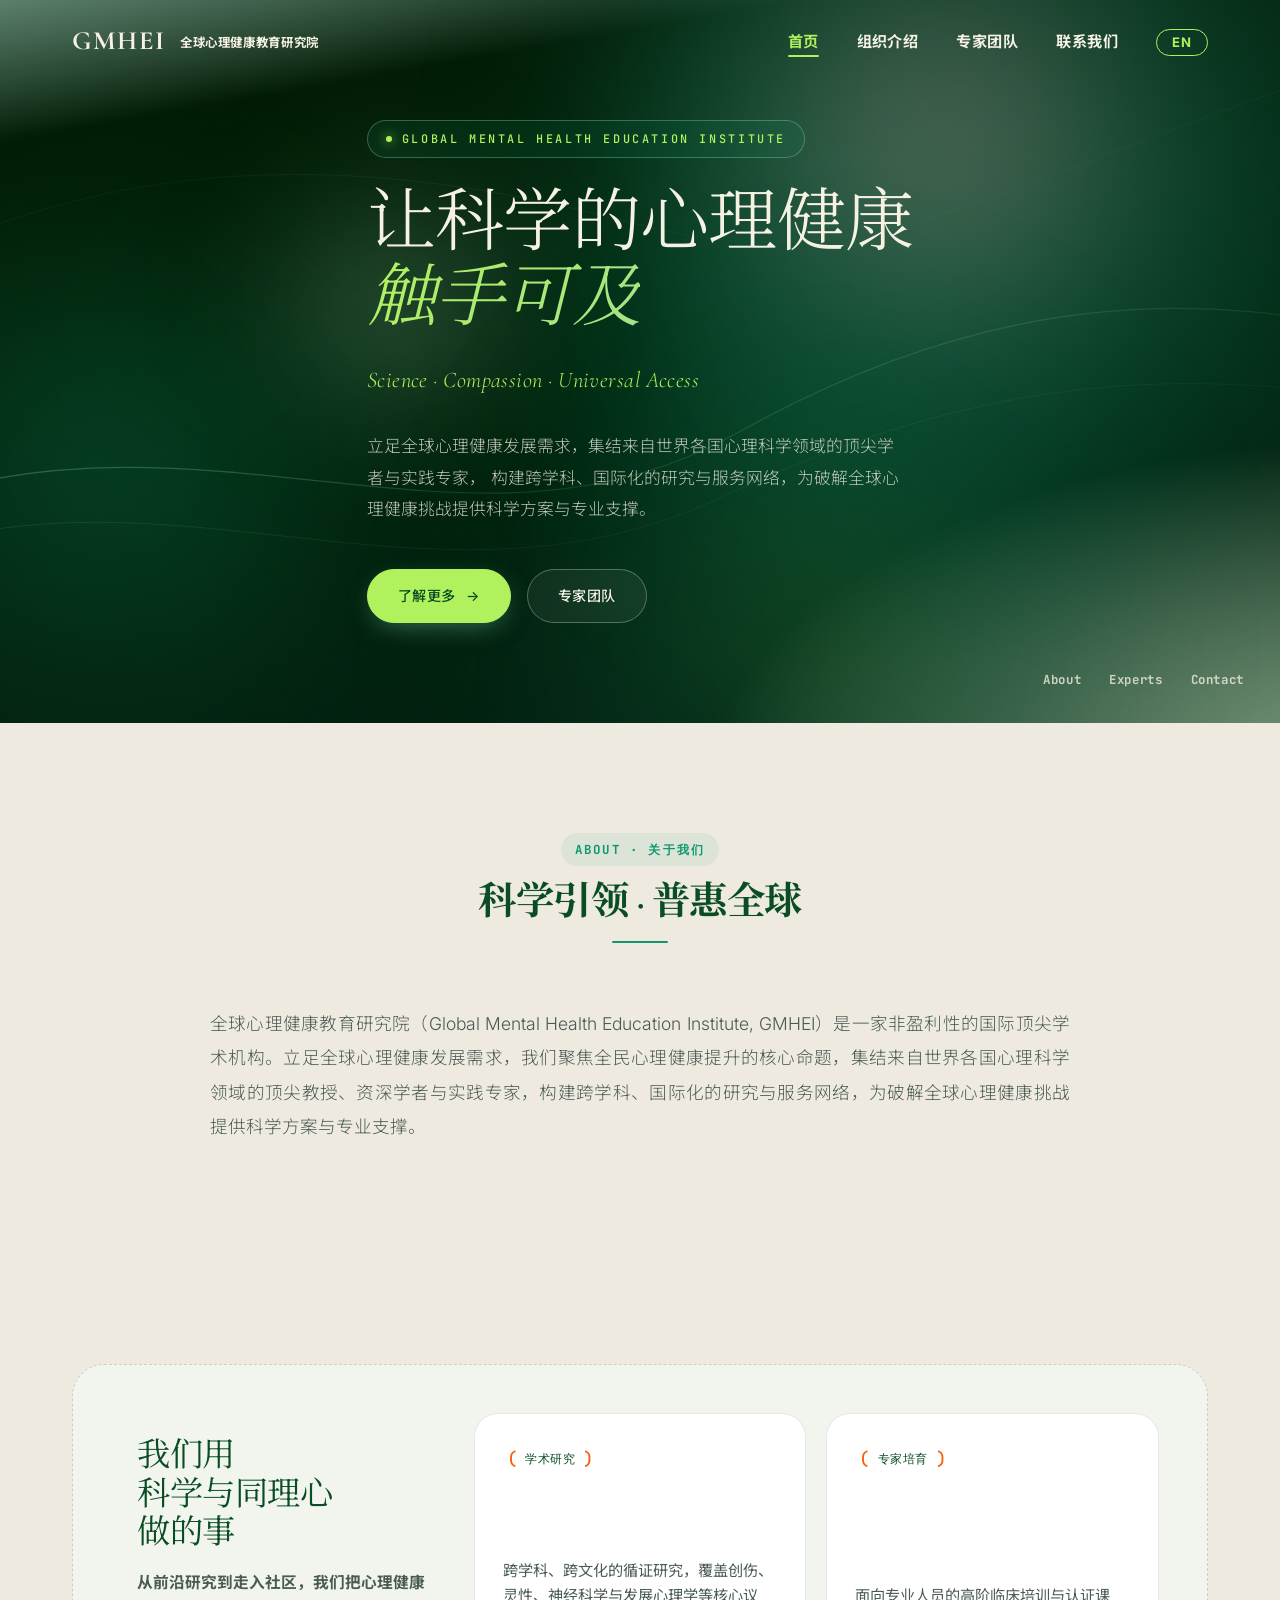
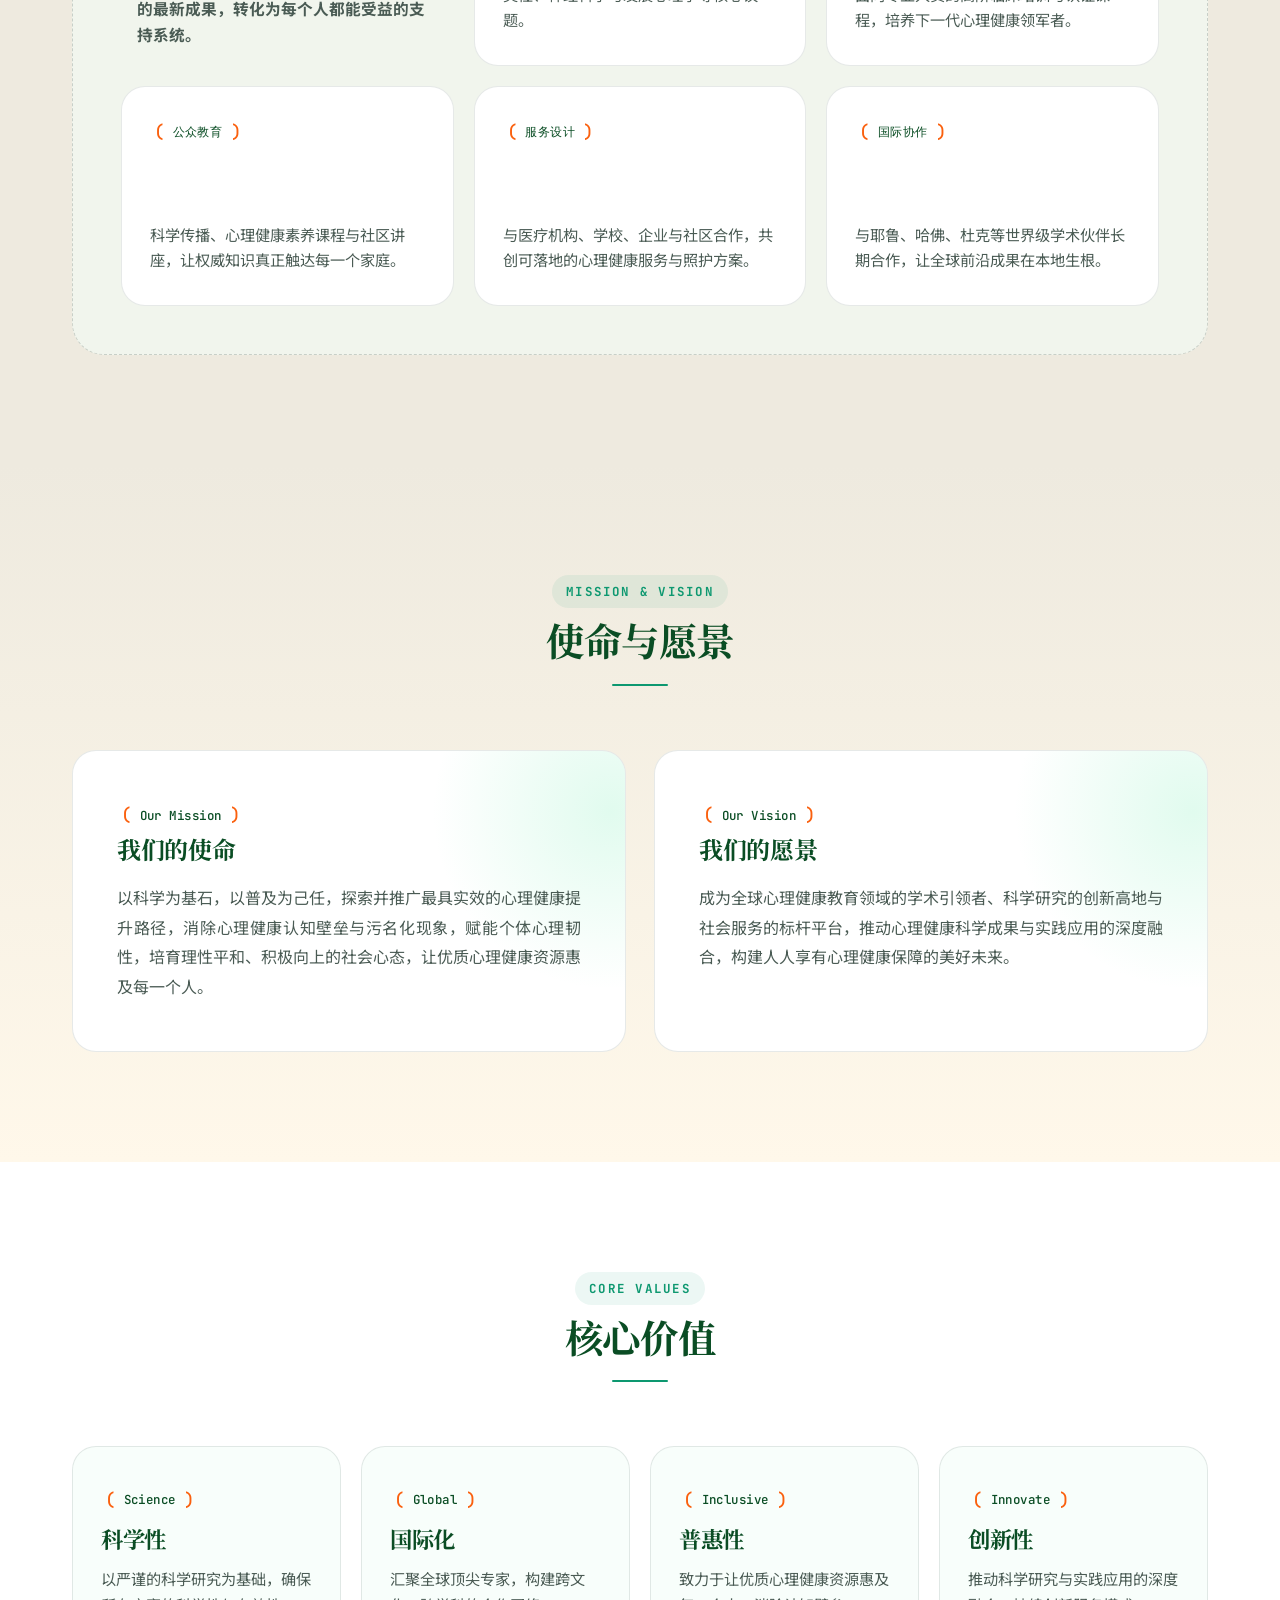
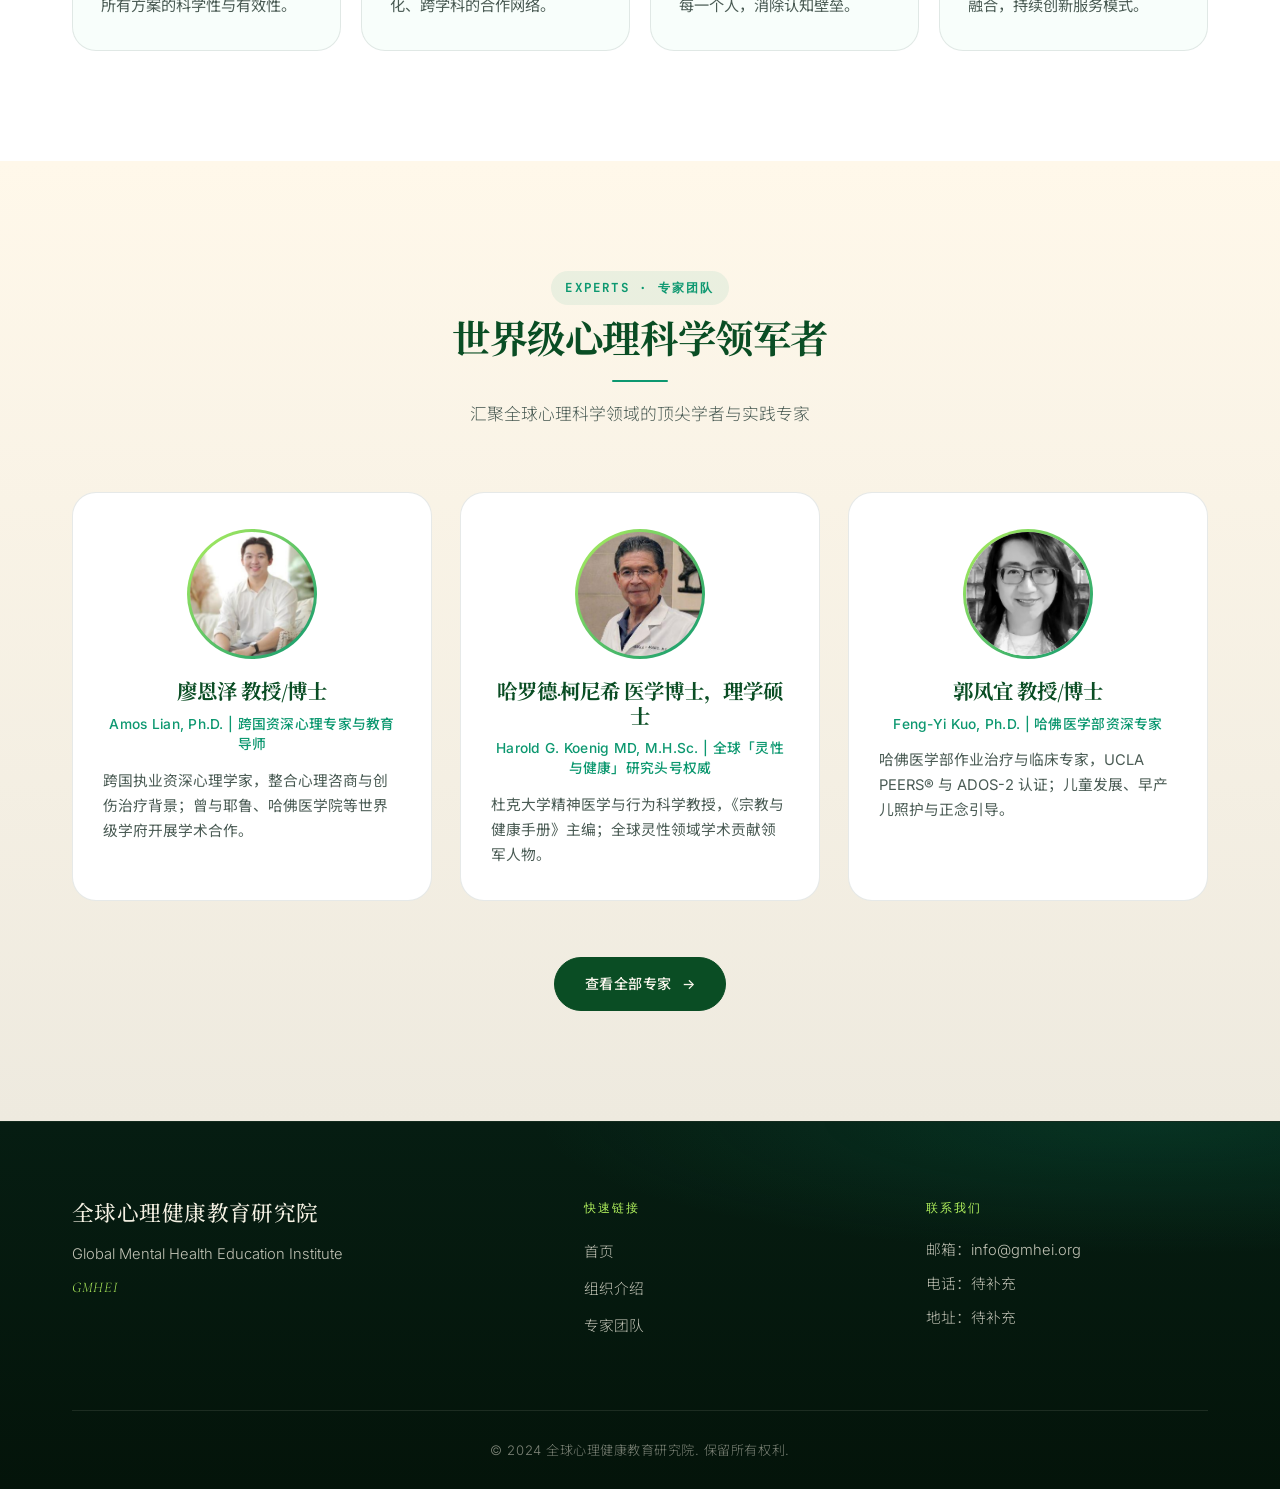
==== commit aeb9949f: "Add files via upload" ====
--- a/index.html
+++ b/index.html
@@ -53,6 +53,7 @@
                     <li><a href="about.html">组织介绍</a></li>
                     <li><a href="experts.html">专家团队</a></li>
                     <li><a href="#contact">联系我们</a></li>
+                    <li><a href="index-en.html" class="lang-switch" aria-label="Switch to English">EN</a></li>
                 </ul>
                 <div class="nav-toggle">
                     <span></span><span></span><span></span>
--- a/styles.css
+++ b/styles.css
@@ -207,6 +207,39 @@
 .nav-menu a:hover::after,
 .nav-menu a.active::after { transform: scaleX(1); }
 .nav-menu a.active { color: var(--green-emerald); }
+
+/* Language switch pill */
+.nav-menu a.lang-switch {
+    display: inline-flex;
+    align-items: center;
+    justify-content: center;
+    min-width: 52px;
+    padding: 6px 14px;
+    border: 1.5px solid var(--green-emerald);
+    border-radius: var(--radius-pill);
+    color: var(--green-emerald);
+    font-size: 0.82rem;
+    font-weight: 700;
+    letter-spacing: 0.06em;
+    text-transform: uppercase;
+    line-height: 1;
+    transition: background-color 0.2s var(--ease), color 0.2s var(--ease), border-color 0.2s var(--ease);
+}
+.nav-menu a.lang-switch::after { display: none; }
+.nav-menu a.lang-switch:hover {
+    background: var(--green-emerald);
+    color: var(--white);
+    border-color: var(--green-emerald);
+}
+.navbar.is-on-hero .nav-menu a.lang-switch {
+    border-color: var(--green-mint);
+    color: var(--green-mint);
+}
+.navbar.is-on-hero .nav-menu a.lang-switch:hover {
+    background: var(--green-mint);
+    color: var(--green-deep);
+    border-color: var(--green-mint);
+}
 
 .nav-toggle {
     display: none;
